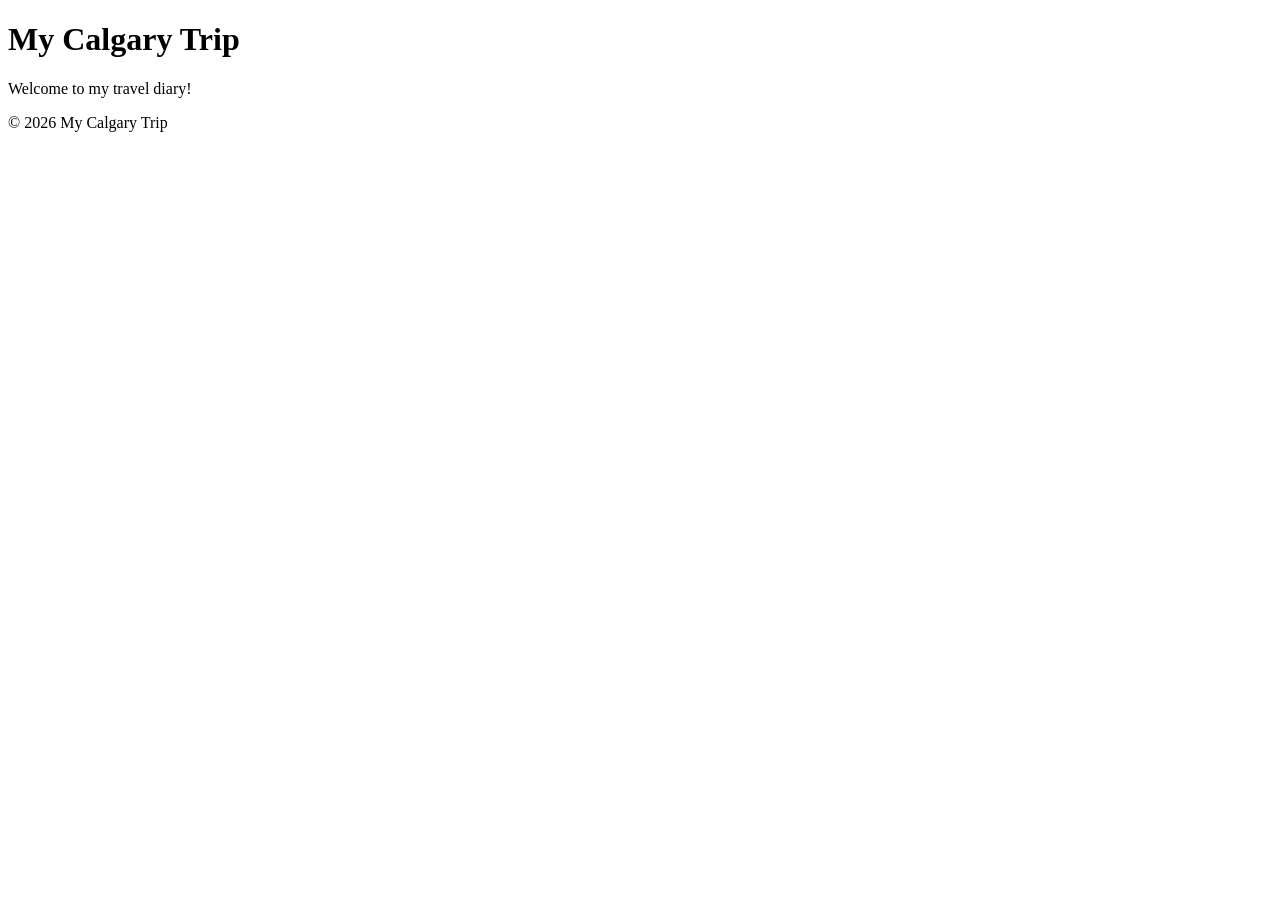
==== index.html @ 6ea3ba85 "Set up homepage structure" ====
<!DOCTYPE html>
<html lang="en">
<head>
    <meta charset="UTF-8">
    <meta name="viewport" content="width=device-width, initial-scale=1.0">
    <title>My Calgary Trip | Home</title>
    <link rel="stylesheet" href="css/bootstrap.min.css">
    <link rel="stylesheet" href="css/style.css">
    <script type="module" src="js/bootstrap.bundle.min.js"></script>
</head>

<body>

    <main class="container mt-5">
        <h1>My Calgary Trip</h1>
        <p>Welcome to my travel diary!</p>
    </main>

    <footer class="container mt-5">
        <p>© 2026 My Calgary Trip</p>
    </footer>

</body>
</html>
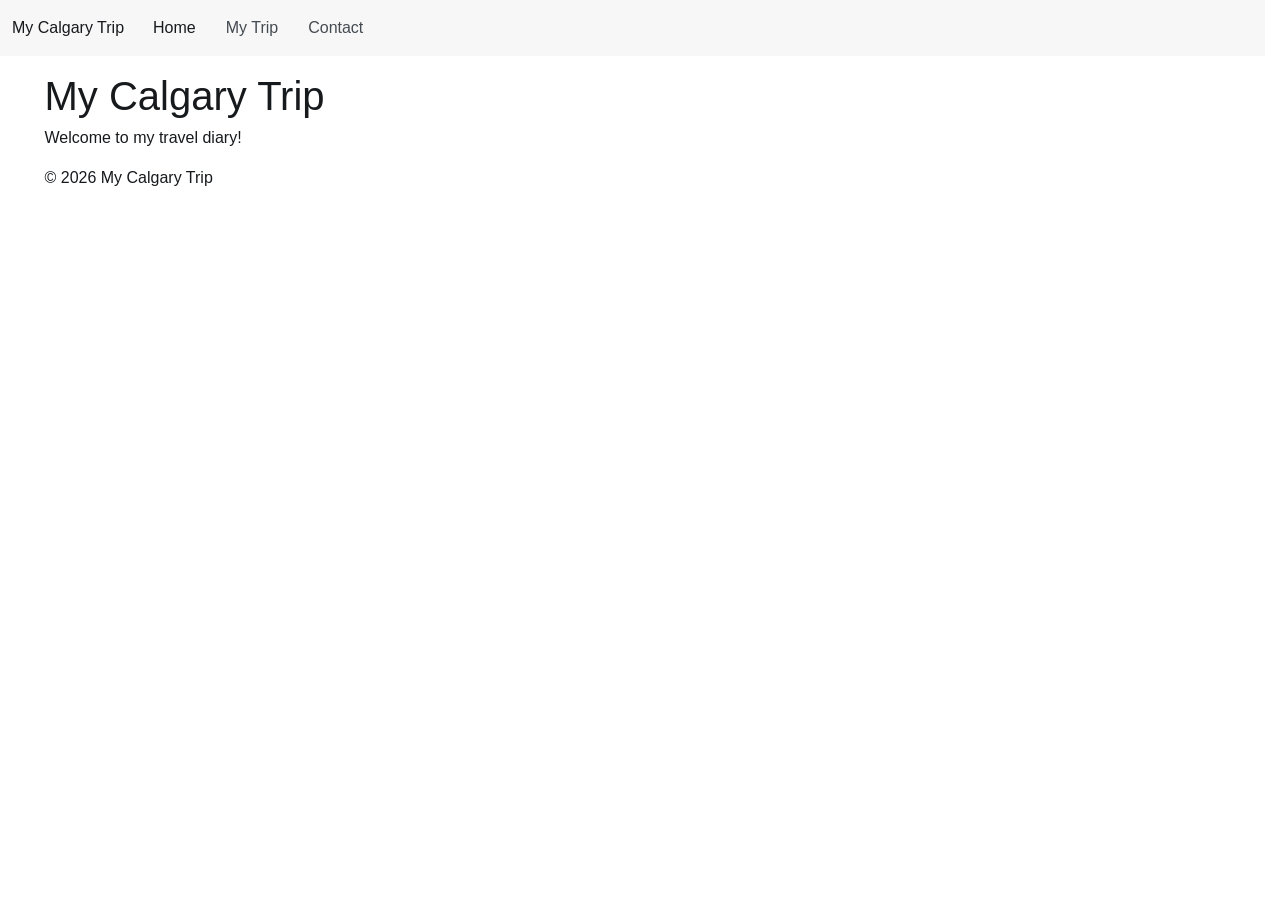
==== commit b0763c33: "Add responsive navbar and drawer" ====
--- a/index.html
+++ b/index.html
@@ -10,7 +10,53 @@
 </head>
 
 <body>
+    <nav class="navbar md:navbar-expand bg-1 fg-2">
+    <div class="container-fluid">
 
+        <a class="navbar-brand" href="index.html">My Calgary Trip</a>
+
+        <button class="btn-icon navbar-toggler" type="button"
+        data-bs-toggle="drawer"
+        data-bs-target="#navbarNav"
+        aria-controls="navbarNav"
+        aria-expanded="false"
+        aria-label="Toggle navigation">
+        <span class="navbar-toggler-icon" aria-hidden="true"></span>
+        </button>
+
+        <dialog class="drawer drawer-end" tabindex="-1"
+        id="navbarNav" aria-labelledby="navbarNavLabel">
+
+        <div class="drawer-header">
+            <h5 class="drawer-title" id="navbarNavLabel">Menu</h5>
+            <button type="button" class="btn-close"
+            data-bs-dismiss="drawer" aria-label="Close"></button>
+        </div>
+
+        <div class="drawer-body">
+            <ul class="navbar-nav">
+
+            <li class="nav-item">
+                <a class="nav-link active" aria-current="page"
+                href="index.html">Home</a>
+            </li>
+
+            <li class="nav-item">
+                <a class="nav-link" href="#">My Trip</a>
+            </li>
+
+            <li class="nav-item">
+                <a class="nav-link"
+                href="contact.html">Contact</a>
+            </li>
+
+            </ul>
+        </div>
+        </dialog>
+
+    </div>
+    </nav>
+    
     <main class="container mt-5">
         <h1>My Calgary Trip</h1>
         <p>Welcome to my travel diary!</p>
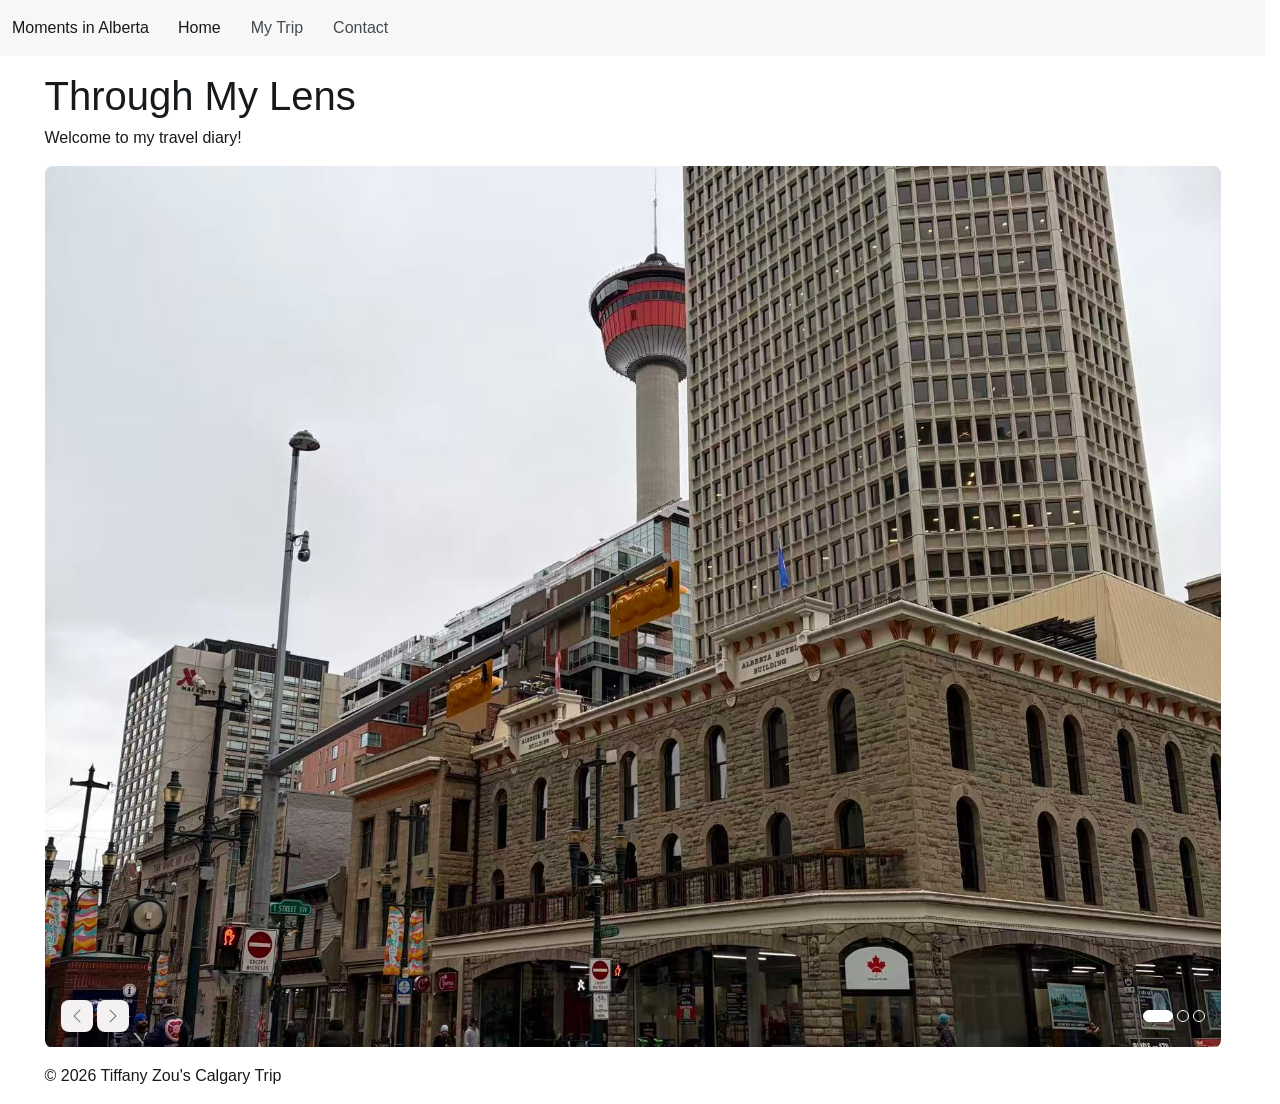
==== commit 899a894e: "Add photo carousel" ====
--- a/index.html
+++ b/index.html
@@ -3,7 +3,7 @@
 <head>
     <meta charset="UTF-8">
     <meta name="viewport" content="width=device-width, initial-scale=1.0">
-    <title>My Calgary Trip | Home</title>
+    <title>Tiffany Zou's Calgary Trip | Home</title>
     <link rel="stylesheet" href="css/bootstrap.min.css">
     <link rel="stylesheet" href="css/style.css">
     <script type="module" src="js/bootstrap.bundle.min.js"></script>
@@ -13,8 +13,8 @@
     <nav class="navbar md:navbar-expand bg-1 fg-2">
     <div class="container-fluid">
 
-        <a class="navbar-brand" href="index.html">My Calgary Trip</a>
-
+        <a class="navbar-brand" href="index.html">Moments in Alberta</a>
+        
         <button class="btn-icon navbar-toggler" type="button"
         data-bs-toggle="drawer"
         data-bs-target="#navbarNav"
@@ -58,12 +58,72 @@
     </nav>
     
     <main class="container mt-5">
-        <h1>My Calgary Trip</h1>
+
+        <h1>Through My Lens</h1>
         <p>Welcome to my travel diary!</p>
+
+        <div id="calgaryCarousel" class="carousel carousel-overlay slide mt-4">
+
+            <div class="carousel-inner rounded-5">
+
+                <div class="carousel-item active">
+                    <img src="images/calgary1.jpg"
+                        class="d-block w-100"
+                        alt="Calgary Tower">
+                </div>
+
+                <div class="carousel-item">
+                    <img src="images/calgary2.jpg"
+                        class="d-block w-100"
+                        alt="Special architecture">
+                </div>
+
+                <div class="carousel-item">
+                    <img src="images/calgary3.jpg"
+                        class="d-block w-100"
+                        style="object-fit: cover;"
+                        alt="Stephen Avenue Walk">
+                </div>
+
+            </div>
+
+            <div class="carousel-overlay-controls">
+
+                <div>
+                    <button class="btn-icon btn-sm btn-subtle theme-secondary"
+                            type="button"
+                            data-bs-target="#calgaryCarousel"
+                            data-bs-slide="prev">
+                        <span class="carousel-icon-prev" aria-hidden="true"></span>
+                        <span class="visually-hidden">Previous</span>
+                    </button>
+
+                    <button class="btn-icon btn-sm btn-subtle theme-secondary"
+                            type="button"
+                            data-bs-target="#calgaryCarousel"
+                            data-bs-slide="next">
+                        <span class="carousel-icon-next" aria-hidden="true"></span>
+                        <span class="visually-hidden">Next</span>
+                    </button>
+                </div>
+
+                <div class="carousel-indicators">
+                    <button type="button" data-bs-target="#calgaryCarousel"
+                            data-bs-slide-to="0" class="active"
+                            aria-current="true" aria-label="Slide 1"></button>
+                    <button type="button" data-bs-target="#calgaryCarousel"
+                            data-bs-slide-to="1" aria-label="Slide 2"></button>
+                    <button type="button" data-bs-target="#calgaryCarousel"
+                            data-bs-slide-to="2" aria-label="Slide 3"></button>
+                </div>
+
+            </div>
+        </div>
+
     </main>
 
     <footer class="container mt-5">
-        <p>© 2026 My Calgary Trip</p>
+        <p>© 2026 Tiffany Zou's Calgary Trip</p>
     </footer>
 
 </body>
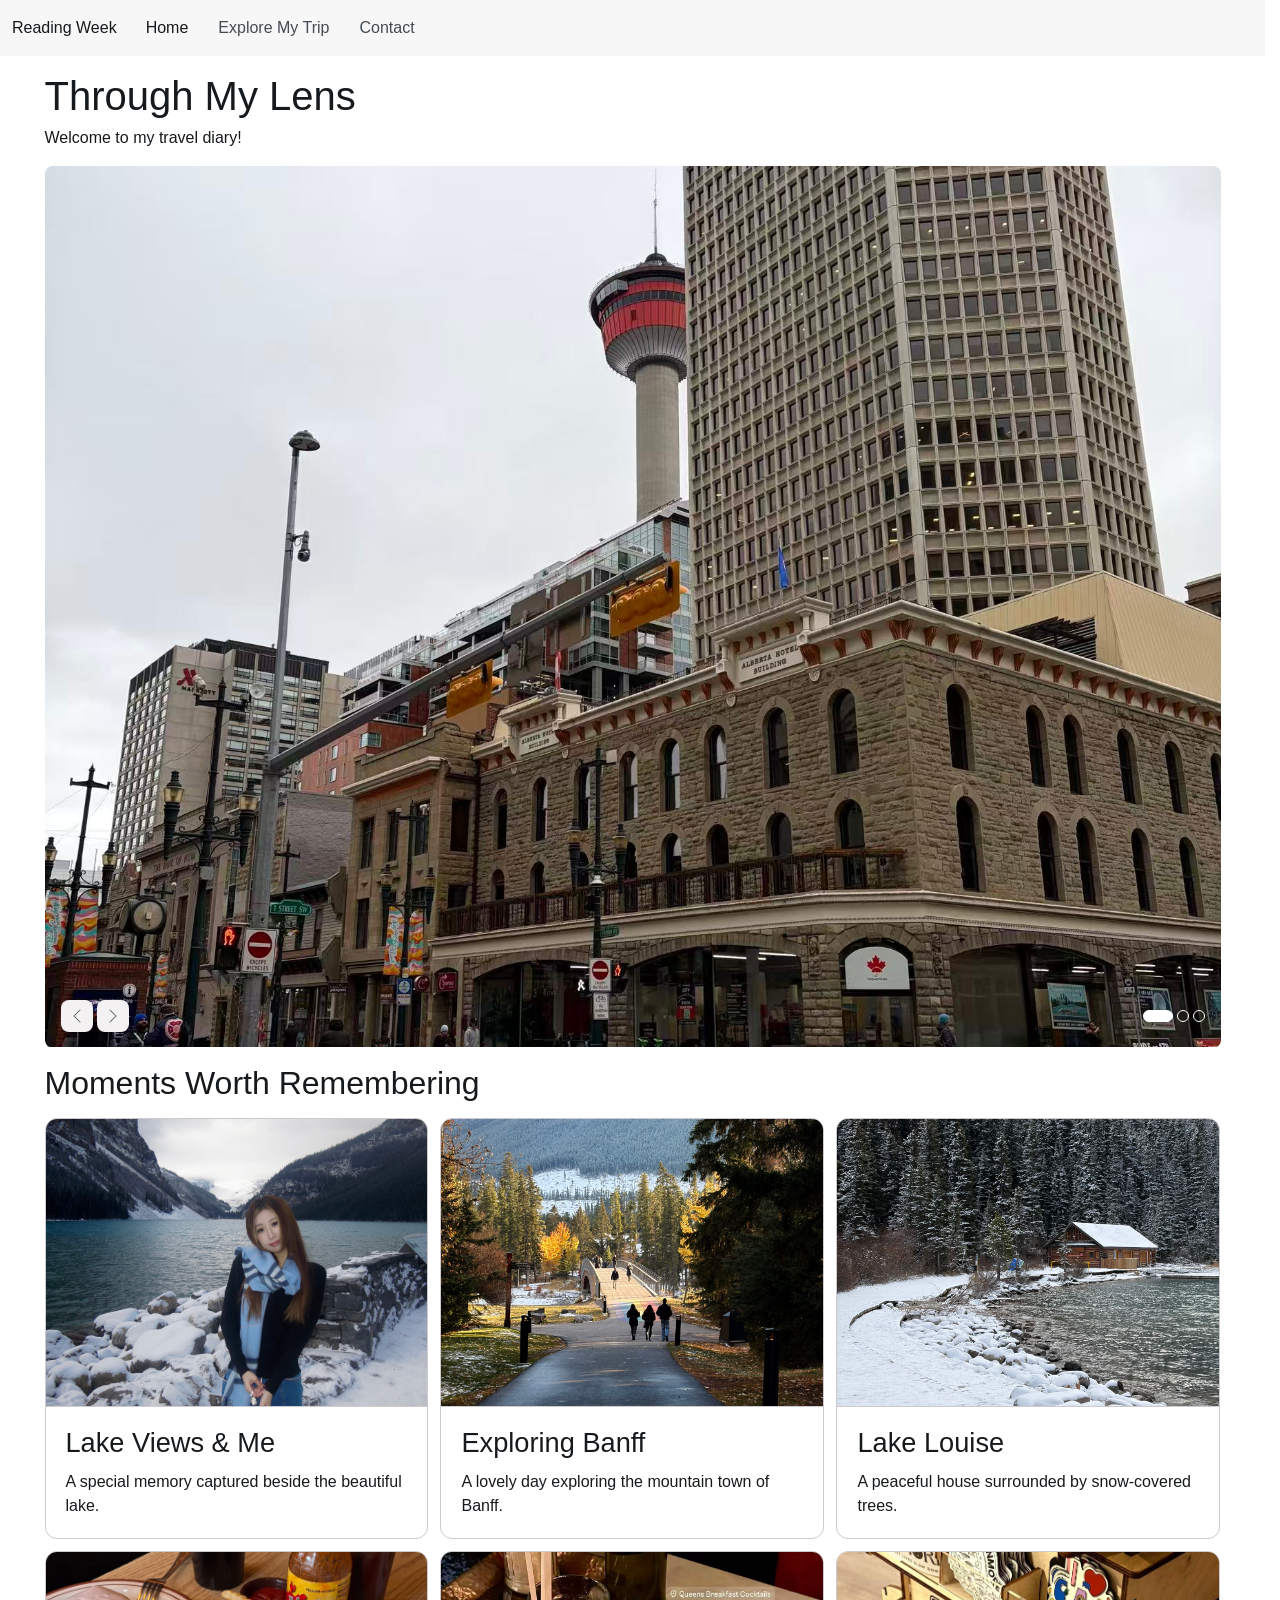
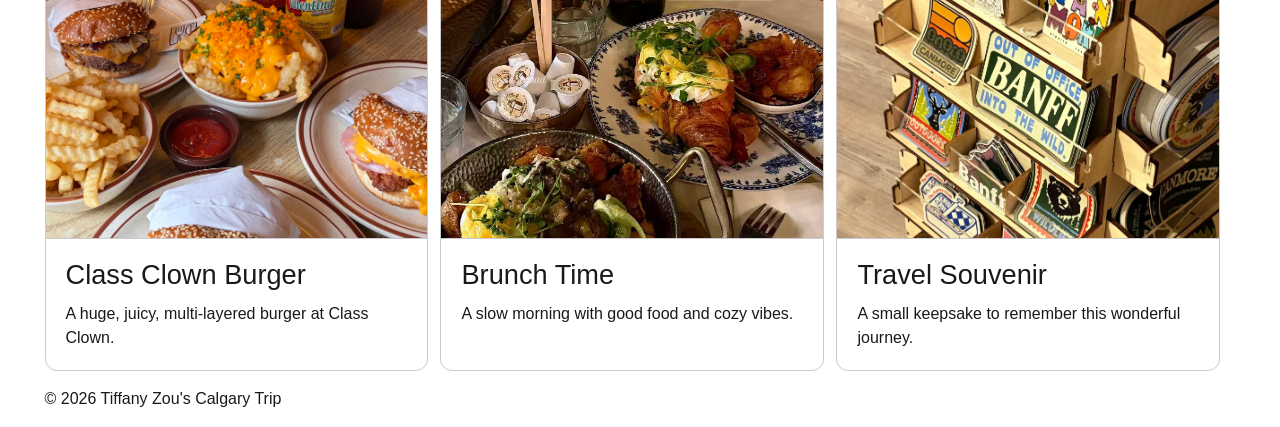
==== commit 3eb2e2e1: "Add six photo cards" ====
--- a/index.html
+++ b/index.html
@@ -13,8 +13,8 @@
     <nav class="navbar md:navbar-expand bg-1 fg-2">
     <div class="container-fluid">
 
-        <a class="navbar-brand" href="index.html">Moments in Alberta</a>
-        
+        <a class="navbar-brand" href="index.html">Reading Week</a>
+
         <button class="btn-icon navbar-toggler" type="button"
         data-bs-toggle="drawer"
         data-bs-target="#navbarNav"
@@ -42,7 +42,7 @@
             </li>
 
             <li class="nav-item">
-                <a class="nav-link" href="#">My Trip</a>
+                <a class="nav-link" href="#mytrip">Explore My Trip</a>
             </li>
 
             <li class="nav-item">
@@ -121,6 +121,116 @@
         </div>
 
     </main>
+   
+        <div class="container mt-5" id="mytrip">
+            <h2 class="my-5">Moments Worth Remembering</h2>
+
+        <div class="row g-4">
+
+            <div class="col-12 md:col-6 lg:col-4">
+                <div class="card h-100">
+
+                    <img src="images/lake-portrait.jpg"
+                        class="card-img-top w-100 ratio-4x3 object-fit-contain bg-1"
+                        alt="A personal photo taken at Lake Louise">
+
+                    <div class="card-body">
+                        <h3 class="card-title">Lake Views & Me</h3>
+                        <p class="card-text">
+                            A special memory captured beside the beautiful lake.
+                        </p>
+                    </div>
+
+                </div>
+            </div>
+
+            <div class="col-12 md:col-6 lg:col-4">
+                <div class="card h-100">
+
+                    <img src="images/banff.jpg"
+                        class="card-img-top w-100 ratio-4x3 object-fit-cover"
+                        alt="A view of Banff in Alberta">
+
+                    <div class="card-body">
+                        <h3 class="card-title">Exploring Banff</h3>
+                        <p class="card-text">
+                            A lovely day exploring the mountain town of Banff.
+                        </p>
+                    </div>
+
+                </div>
+            </div>
+
+            <div class="col-12 md:col-6 lg:col-4">
+                <div class="card h-100">
+
+                    <img src="images/lake-view.jpg"
+                        class="card-img-top w-100 ratio-4x3 object-fit-cover"
+                        alt="Mountain scenery at Lake Louise">
+
+                    <div class="card-body">
+                        <h3 class="card-title">Lake Louise</h3>
+                        <p class="card-text">
+                            A peaceful house surrounded by snow-covered trees.
+                        </p>
+                    </div>
+
+                </div>
+            </div>
+
+            <div class="col-12 md:col-6 lg:col-4">
+                <div class="card h-100">
+
+                    <img src="images/burger.jpg"
+                        class="card-img-top w-100 ratio-4x3 object-fit-cover"
+                        alt="A burger enjoyed during my trip">
+
+                    <div class="card-body">
+                        <h3 class="card-title">Class Clown Burger</h3>
+                        <p class="card-text">
+                            A huge, juicy, multi-layered burger at Class Clown.
+                        </p>
+                    </div>
+
+                </div>
+            </div>
+
+            <div class="col-12 md:col-6 lg:col-4">
+                <div class="card h-100">
+
+                    <img src="images/brunch.jpg"
+                        class="card-img-top w-100 ratio-4x3 object-fit-cover"
+                        alt="Brunch served at a restaurant">
+
+                    <div class="card-body">
+                        <h3 class="card-title">Brunch Time</h3>
+                        <p class="card-text">
+                           A slow morning with good food and cozy vibes.
+                        </p>
+                    </div>
+
+                </div>
+            </div>
+
+            <div class="col-12 md:col-6 lg:col-4">
+                <div class="card h-100">
+
+                    <img src="images/magnet.jpg"
+                        class="card-img-top w-100 ratio-4x3 object-fit-cover"
+                        alt="A souvenir fridge magnet from Alberta">
+
+                    <div class="card-body">
+                        <h3 class="card-title">Travel Souvenir</h3>
+                        <p class="card-text">
+                            A small keepsake to remember this wonderful journey.
+                        </p>
+                    </div>
+
+                </div>
+            </div>
+
+        </div>
+    </div>
 
     <footer class="container mt-5">
         <p>© 2026 Tiffany Zou's Calgary Trip</p>
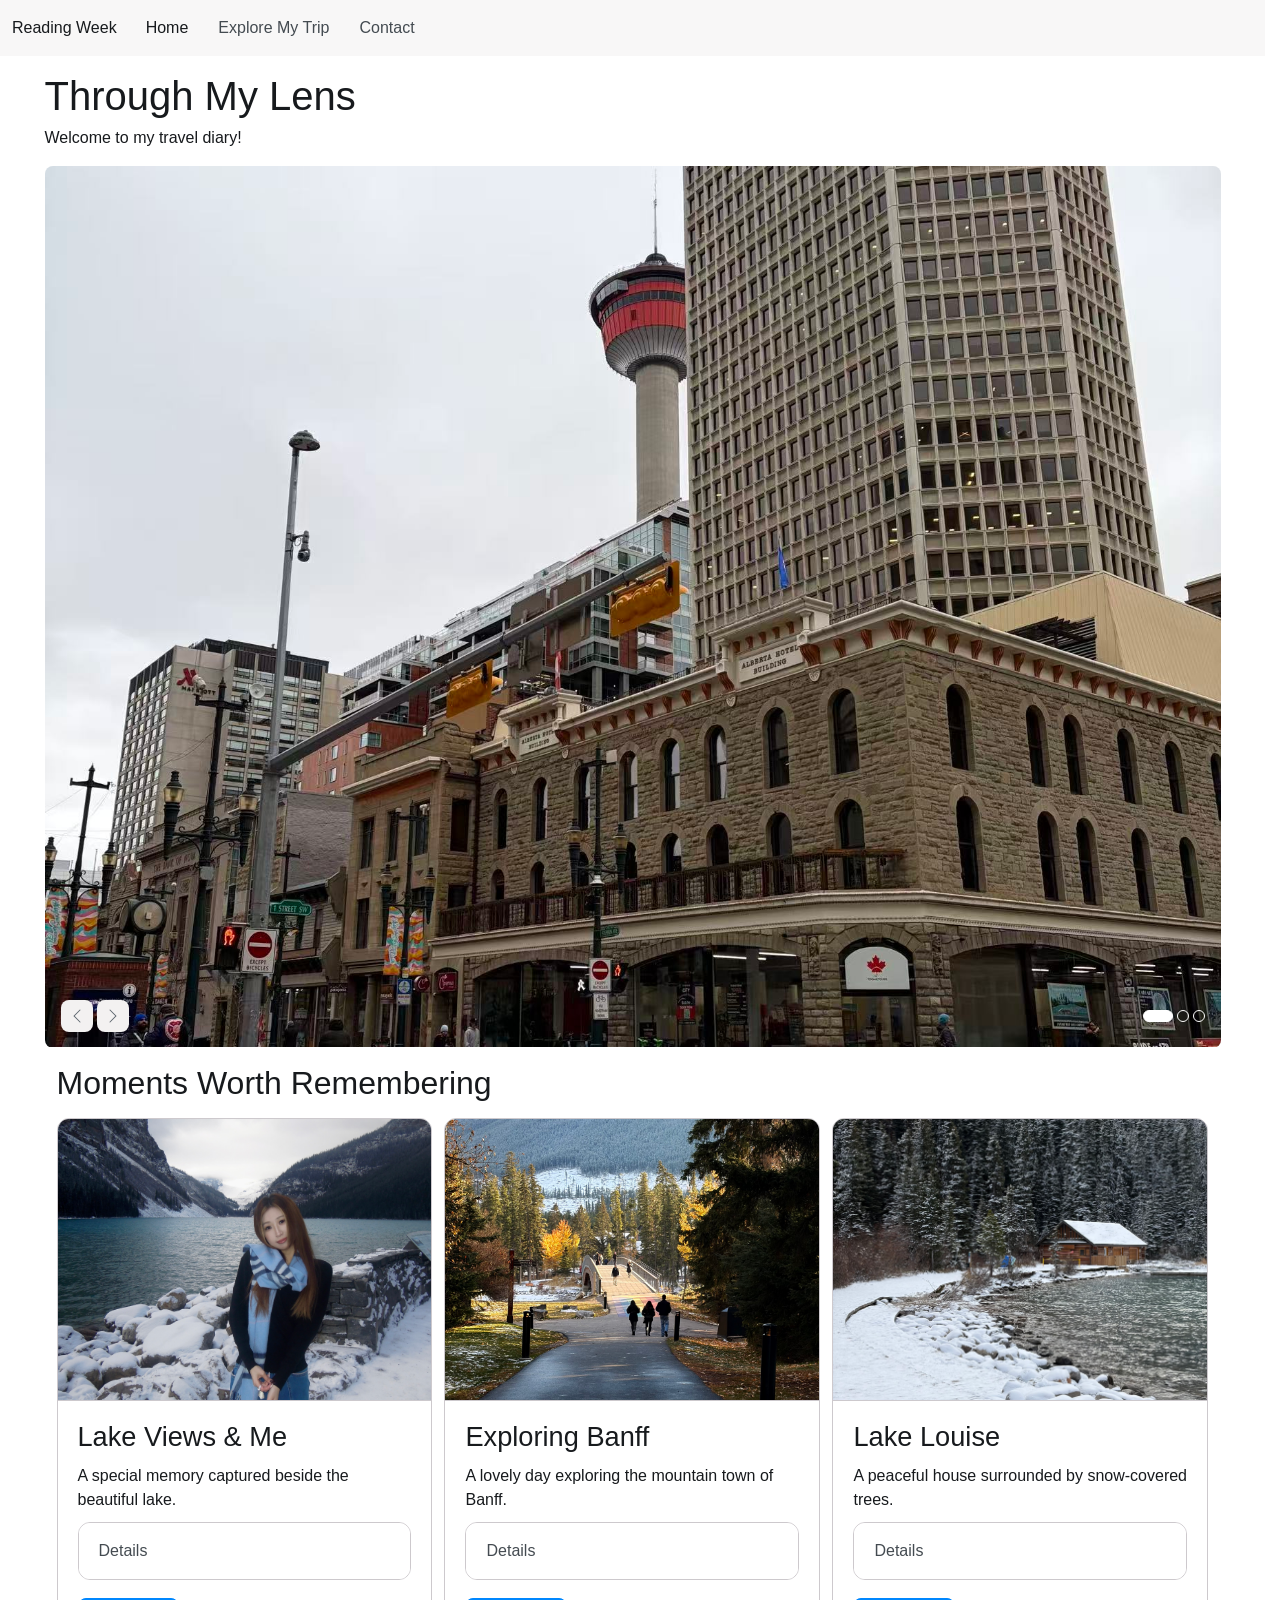
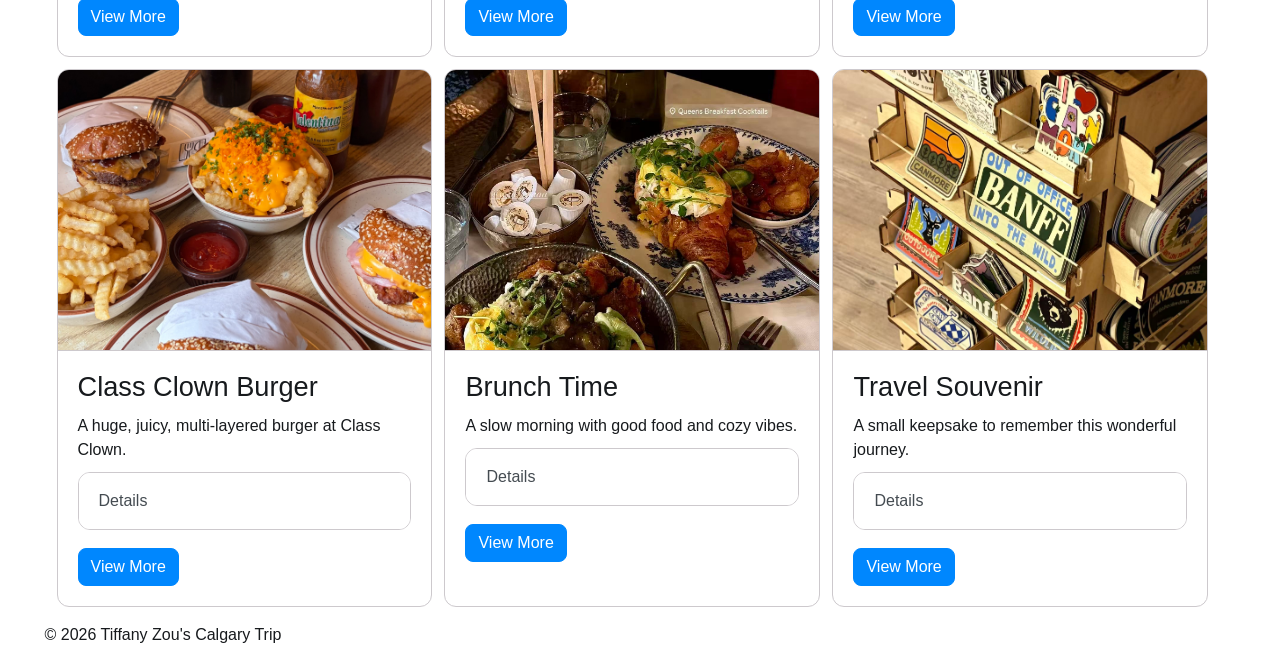
==== commit 805fa2e5: "Add accordions and dialogs to photo cards" ====
--- a/index.html
+++ b/index.html
@@ -81,7 +81,6 @@
                 <div class="carousel-item">
                     <img src="images/calgary3.jpg"
                         class="d-block w-100"
-                        style="object-fit: cover;"
                         alt="Stephen Avenue Walk">
                 </div>
 
@@ -119,122 +118,423 @@
 
             </div>
         </div>
-
-    </main>
    
         <div class="container mt-5" id="mytrip">
             <h2 class="my-5">Moments Worth Remembering</h2>
 
-        <div class="row g-4">
-
-            <div class="col-12 md:col-6 lg:col-4">
-                <div class="card h-100">
-
-                    <img src="images/lake-portrait.jpg"
-                        class="card-img-top w-100 ratio-4x3 object-fit-contain bg-1"
-                        alt="A personal photo taken at Lake Louise">
-
-                    <div class="card-body">
-                        <h3 class="card-title">Lake Views & Me</h3>
-                        <p class="card-text">
-                            A special memory captured beside the beautiful lake.
-                        </p>
+            <div class="row g-4">
+
+                <div class="col-12 md:col-6 lg:col-4">
+                    <div class="card h-100">
+
+                        <img src="images/lake-portrait.jpg"
+                            class="card-img-top w-100 ratio-4x3 object-fit-contain bg-1"
+                            alt="A personal photo taken at Lake Louise">
+
+                        <div class="card-body">
+                            <h3 class="card-title">Lake Views &amp; Me</h3>
+                            <p class="card-text">
+                                A special memory captured beside the beautiful lake.
+                            </p>
+
+                            <div class="accordion mb-3">
+                                <details class="accordion-item">
+                                    <summary class="accordion-header">
+                                        Details
+                                    </summary>
+                                    <div class="accordion-body">
+                                        A personal photograph taken beside Lake Louise,
+                                        with the beautiful natural scenery in the background.
+                                    </div>
+                                </details>
+                            </div>
+
+                            <button type="button"
+                                    class="btn-solid theme-primary"
+                                    data-bs-toggle="dialog"
+                                    data-bs-target="#portraitDialog">
+                                View More
+                            </button>
+
+                            <dialog class="dialog"
+                                    id="portraitDialog"
+                                    aria-labelledby="portraitDialogTitle">
+
+                                <div class="dialog-header">
+                                    <h4 class="dialog-title" id="portraitDialogTitle">
+                                        Lake Views &amp; Me
+                                    </h4>
+                                    <button type="button"
+                                            class="btn-close"
+                                            data-bs-dismiss="dialog"
+                                            aria-label="Close"></button>
+                                </div>
+
+                                <div class="dialog-body">
+                                    <p>
+                                        This photograph captures a personal moment
+                                        during my visit to Lake Louise. It is one of
+                                        the memories I wanted to keep from this journey.
+                                    </p>
+                                </div>
+
+                                <div class="dialog-footer">
+                                    <button type="button"
+                                            class="btn-solid theme-secondary"
+                                            data-bs-dismiss="dialog">
+                                        Close
+                                    </button>
+                                </div>
+
+                            </dialog>
+                        </div>
                     </div>
-
-                </div>
+                </div>
+
+                <div class="col-12 md:col-6 lg:col-4">
+                    <div class="card h-100">
+
+                        <img src="images/banff.jpg"
+                            class="card-img-top w-100 ratio-4x3 object-fit-cover"
+                            alt="A view of Banff in Alberta">
+
+                        <div class="card-body">
+                            <h3 class="card-title">Exploring Banff</h3>
+                            <p class="card-text">
+                                A lovely day exploring the mountain town of Banff.
+                            </p>
+
+                            <div class="accordion mb-3">
+                                <details class="accordion-item">
+                                    <summary class="accordion-header">
+                                        Details
+                                    </summary>
+                                    <div class="accordion-body">
+                                        Banff is a mountain town surrounded by
+                                        the Canadian Rockies, with beautiful scenery
+                                        around its streets.
+                                    </div>
+                                </details>
+                            </div>
+
+                            <button type="button"
+                                    class="btn-solid theme-primary"
+                                    data-bs-toggle="dialog"
+                                    data-bs-target="#banffDialog">
+                                View More
+                            </button>
+
+                            <dialog class="dialog"
+                                    id="banffDialog"
+                                    aria-labelledby="banffDialogTitle">
+
+                                <div class="dialog-header">
+                                    <h4 class="dialog-title" id="banffDialogTitle">
+                                        Exploring Banff
+                                    </h4>
+                                    <button type="button"
+                                            class="btn-close"
+                                            data-bs-dismiss="dialog"
+                                            aria-label="Close"></button>
+                                </div>
+
+                                <div class="dialog-body">
+                                    <p>
+                                        Exploring Banff was an enjoyable part of
+                                        my trip. I loved seeing the mountain scenery
+                                        surrounding this small town.
+                                    </p>
+                                </div>
+
+                                <div class="dialog-footer">
+                                    <button type="button"
+                                            class="btn-solid theme-secondary"
+                                            data-bs-dismiss="dialog">
+                                        Close
+                                    </button>
+                                </div>
+
+                            </dialog>
+                        </div>
+                    </div>
+                </div>
+
+                <div class="col-12 md:col-6 lg:col-4">
+                    <div class="card h-100">
+
+                        <img src="images/lake-view.jpg"
+                            class="card-img-top w-100 ratio-4x3 object-fit-cover"
+                            alt="A house surrounded by snow-covered trees">
+
+                        <div class="card-body">
+                            <h3 class="card-title">Lake Louise</h3>
+                            <p class="card-text">
+                                A peaceful house surrounded by snow-covered trees.
+                            </p>
+
+                            <div class="accordion mb-3">
+                                <details class="accordion-item">
+                                    <summary class="accordion-header">
+                                        Details
+                                    </summary>
+                                    <div class="accordion-body">
+                                        The snowy trees and quiet surroundings
+                                        made this scene feel especially peaceful.
+                                    </div>
+                                </details>
+                            </div>
+
+                            <button type="button"
+                                    class="btn-solid theme-primary"
+                                    data-bs-toggle="dialog"
+                                    data-bs-target="#lakeViewDialog">
+                                View More
+                            </button>
+
+                            <dialog class="dialog"
+                                    id="lakeViewDialog"
+                                    aria-labelledby="lakeViewDialogTitle">
+
+                                <div class="dialog-header">
+                                    <h4 class="dialog-title" id="lakeViewDialogTitle">
+                                        Lake Louise
+                                    </h4>
+                                    <button type="button"
+                                            class="btn-close"
+                                            data-bs-dismiss="dialog"
+                                            aria-label="Close"></button>
+                                </div>
+
+                                <div class="dialog-body">
+                                    <p>
+                                        This photograph shows a quiet winter scene
+                                        near Lake Louise. I wanted to capture the
+                                        peaceful atmosphere of the snowy landscape.
+                                    </p>
+                                </div>
+
+                                <div class="dialog-footer">
+                                    <button type="button"
+                                            class="btn-solid theme-secondary"
+                                            data-bs-dismiss="dialog">
+                                        Close
+                                    </button>
+                                </div>
+
+                            </dialog>
+                        </div>
+                    </div>
+                </div>
+
+                <div class="col-12 md:col-6 lg:col-4">
+                    <div class="card h-100">
+
+                        <img src="images/burger.jpg"
+                            class="card-img-top w-100 ratio-4x3 object-fit-cover"
+                            alt="A large multi-layered burger at Class Clown">
+
+                        <div class="card-body">
+                            <h3 class="card-title">Class Clown Burger</h3>
+                            <p class="card-text">
+                                A huge, juicy, multi-layered burger at Class Clown.
+                            </p>
+
+                            <div class="accordion mb-3">
+                                <details class="accordion-item">
+                                    <summary class="accordion-header">
+                                        Details
+                                    </summary>
+                                    <div class="accordion-body">
+                                        This burger stood out for its generous
+                                        layers and impressive size.
+                                    </div>
+                                </details>
+                            </div>
+
+                            <button type="button"
+                                    class="btn-solid theme-primary"
+                                    data-bs-toggle="dialog"
+                                    data-bs-target="#burgerDialog">
+                                View More
+                            </button>
+
+                            <dialog class="dialog"
+                                    id="burgerDialog"
+                                    aria-labelledby="burgerDialogTitle">
+
+                                <div class="dialog-header">
+                                    <h4 class="dialog-title" id="burgerDialogTitle">
+                                        Class Clown Burger
+                                    </h4>
+                                    <button type="button"
+                                            class="btn-close"
+                                            data-bs-dismiss="dialog"
+                                            aria-label="Close"></button>
+                                </div>
+
+                                <div class="dialog-body">
+                                    <p>
+                                        Food was also part of my travel experience.
+                                        This large, multi-layered burger from
+                                        Class Clown was one of my memorable meals.
+                                    </p>
+                                </div>
+
+                                <div class="dialog-footer">
+                                    <button type="button"
+                                            class="btn-solid theme-secondary"
+                                            data-bs-dismiss="dialog">
+                                        Close
+                                    </button>
+                                </div>
+
+                            </dialog>
+                        </div>
+                    </div>
+                </div>
+
+                <div class="col-12 md:col-6 lg:col-4">
+                    <div class="card h-100">
+
+                        <img src="images/brunch.jpg"
+                            class="card-img-top w-100 ratio-4x3 object-fit-cover"
+                            alt="Brunch served at a restaurant">
+
+                        <div class="card-body">
+                            <h3 class="card-title">Brunch Time</h3>
+                            <p class="card-text">
+                                A slow morning with good food and cozy vibes.
+                            </p>
+
+                            <div class="accordion mb-3">
+                                <details class="accordion-item">
+                                    <summary class="accordion-header">
+                                        Details
+                                    </summary>
+                                    <div class="accordion-body">
+                                        A relaxing brunch was a nice way
+                                        to start the day before exploring more places.
+                                    </div>
+                                </details>
+                            </div>
+
+                            <button type="button"
+                                    class="btn-solid theme-primary"
+                                    data-bs-toggle="dialog"
+                                    data-bs-target="#brunchDialog">
+                                View More
+                            </button>
+
+                            <dialog class="dialog"
+                                    id="brunchDialog"
+                                    aria-labelledby="brunchDialogTitle">
+
+                                <div class="dialog-header">
+                                    <h4 class="dialog-title" id="brunchDialogTitle">
+                                        Brunch Time
+                                    </h4>
+                                    <button type="button"
+                                            class="btn-close"
+                                            data-bs-dismiss="dialog"
+                                            aria-label="Close"></button>
+                                </div>
+
+                                <div class="dialog-body">
+                                    <p>
+                                        This brunch was a lovely part of my journey.
+                                        Good food and a cozy atmosphere made the
+                                        morning feel relaxed and enjoyable.
+                                    </p>
+                                </div>
+
+                                <div class="dialog-footer">
+                                    <button type="button"
+                                            class="btn-solid theme-secondary"
+                                            data-bs-dismiss="dialog">
+                                        Close
+                                    </button>
+                                </div>
+
+                            </dialog>
+                        </div>
+                    </div>
+                </div>
+
+                <div class="col-12 md:col-6 lg:col-4">
+                    <div class="card h-100">
+
+                        <img src="images/magnet.jpg"
+                            class="card-img-top w-100 ratio-4x3 object-fit-cover"
+                            alt="A souvenir fridge magnet from Alberta">
+
+                        <div class="card-body">
+                            <h3 class="card-title">Travel Souvenir</h3>
+                            <p class="card-text">
+                                A small keepsake to remember this wonderful journey.
+                            </p>
+
+                            <div class="accordion mb-3">
+                                <details class="accordion-item">
+                                    <summary class="accordion-header">
+                                        Details
+                                    </summary>
+                                    <div class="accordion-body">
+                                        I like collecting small souvenirs
+                                        that remind me of the places I have visited.
+                                    </div>
+                                </details>
+                            </div>
+
+                            <button type="button"
+                                    class="btn-solid theme-primary"
+                                    data-bs-toggle="dialog"
+                                    data-bs-target="#magnetDialog">
+                                View More
+                            </button>
+
+                            <dialog class="dialog"
+                                    id="magnetDialog"
+                                    aria-labelledby="magnetDialogTitle">
+
+                                <div class="dialog-header">
+                                    <h4 class="dialog-title" id="magnetDialogTitle">
+                                        Travel Souvenir
+                                    </h4>
+                                    <button type="button"
+                                            class="btn-close"
+                                            data-bs-dismiss="dialog"
+                                            aria-label="Close"></button>
+                                </div>
+
+                                <div class="dialog-body">
+                                    <p>
+                                        This fridge magnet is a small reminder
+                                        of my journey through Alberta and the
+                                        memories I made along the way.
+                                    </p>
+                                </div>
+
+                                <div class="dialog-footer">
+                                    <button type="button"
+                                            class="btn-solid theme-secondary"
+                                            data-bs-dismiss="dialog">
+                                        Close
+                                    </button>
+                                </div>
+
+                            </dialog>
+                        </div>
+                    </div>
+                </div>
+
             </div>
-
-            <div class="col-12 md:col-6 lg:col-4">
-                <div class="card h-100">
-
-                    <img src="images/banff.jpg"
-                        class="card-img-top w-100 ratio-4x3 object-fit-cover"
-                        alt="A view of Banff in Alberta">
-
-                    <div class="card-body">
-                        <h3 class="card-title">Exploring Banff</h3>
-                        <p class="card-text">
-                            A lovely day exploring the mountain town of Banff.
-                        </p>
-                    </div>
-
-                </div>
-            </div>
-
-            <div class="col-12 md:col-6 lg:col-4">
-                <div class="card h-100">
-
-                    <img src="images/lake-view.jpg"
-                        class="card-img-top w-100 ratio-4x3 object-fit-cover"
-                        alt="Mountain scenery at Lake Louise">
-
-                    <div class="card-body">
-                        <h3 class="card-title">Lake Louise</h3>
-                        <p class="card-text">
-                            A peaceful house surrounded by snow-covered trees.
-                        </p>
-                    </div>
-
-                </div>
-            </div>
-
-            <div class="col-12 md:col-6 lg:col-4">
-                <div class="card h-100">
-
-                    <img src="images/burger.jpg"
-                        class="card-img-top w-100 ratio-4x3 object-fit-cover"
-                        alt="A burger enjoyed during my trip">
-
-                    <div class="card-body">
-                        <h3 class="card-title">Class Clown Burger</h3>
-                        <p class="card-text">
-                            A huge, juicy, multi-layered burger at Class Clown.
-                        </p>
-                    </div>
-
-                </div>
-            </div>
-
-            <div class="col-12 md:col-6 lg:col-4">
-                <div class="card h-100">
-
-                    <img src="images/brunch.jpg"
-                        class="card-img-top w-100 ratio-4x3 object-fit-cover"
-                        alt="Brunch served at a restaurant">
-
-                    <div class="card-body">
-                        <h3 class="card-title">Brunch Time</h3>
-                        <p class="card-text">
-                           A slow morning with good food and cozy vibes.
-                        </p>
-                    </div>
-
-                </div>
-            </div>
-
-            <div class="col-12 md:col-6 lg:col-4">
-                <div class="card h-100">
-
-                    <img src="images/magnet.jpg"
-                        class="card-img-top w-100 ratio-4x3 object-fit-cover"
-                        alt="A souvenir fridge magnet from Alberta">
-
-                    <div class="card-body">
-                        <h3 class="card-title">Travel Souvenir</h3>
-                        <p class="card-text">
-                            A small keepsake to remember this wonderful journey.
-                        </p>
-                    </div>
-
-                </div>
-            </div>
-
         </div>
-    </div>
+
+    </main>
 
     <footer class="container mt-5">
         <p>© 2026 Tiffany Zou's Calgary Trip</p>
     </footer>
 
-</body>
+</body> 
 </html>
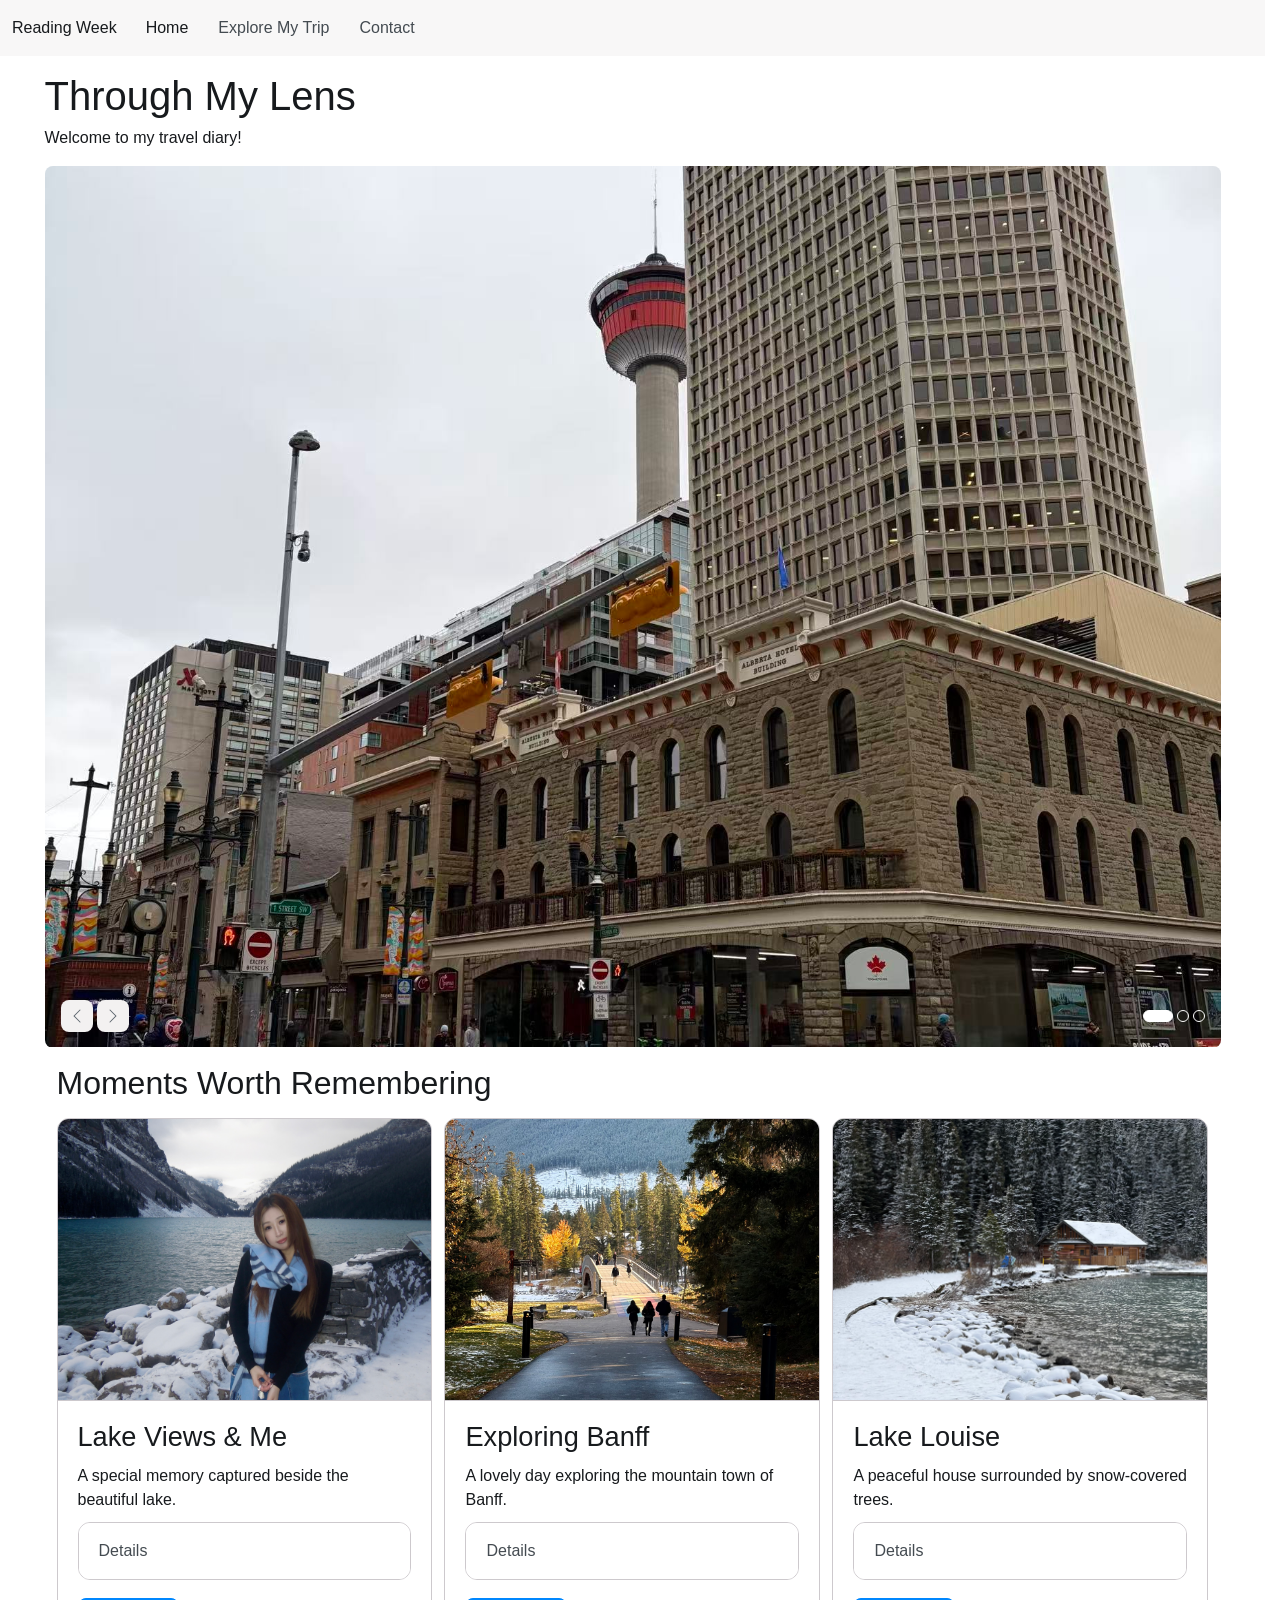
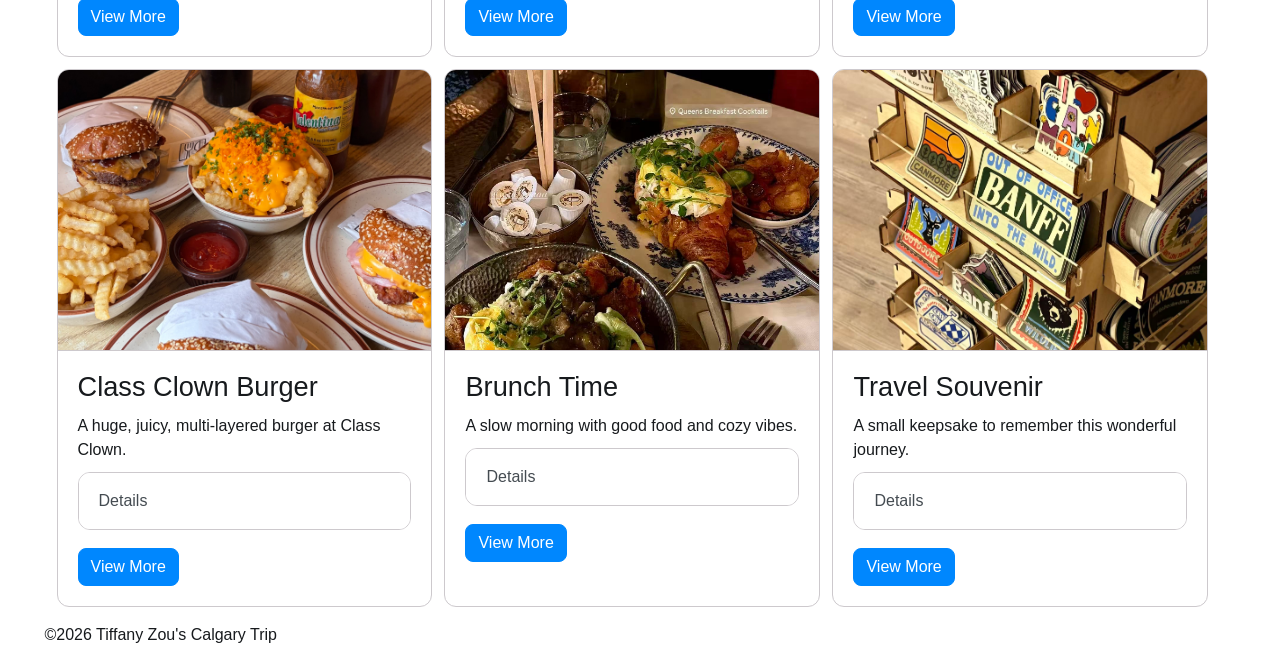
==== commit a628bc1b: "Add contact page" ====
--- a/index.html
+++ b/index.html
@@ -533,7 +533,7 @@
     </main>
 
     <footer class="container mt-5">
-        <p>© 2026 Tiffany Zou's Calgary Trip</p>
+        <p>&copy;2026 Tiffany Zou's Calgary Trip</p>
     </footer>
 
 </body> 
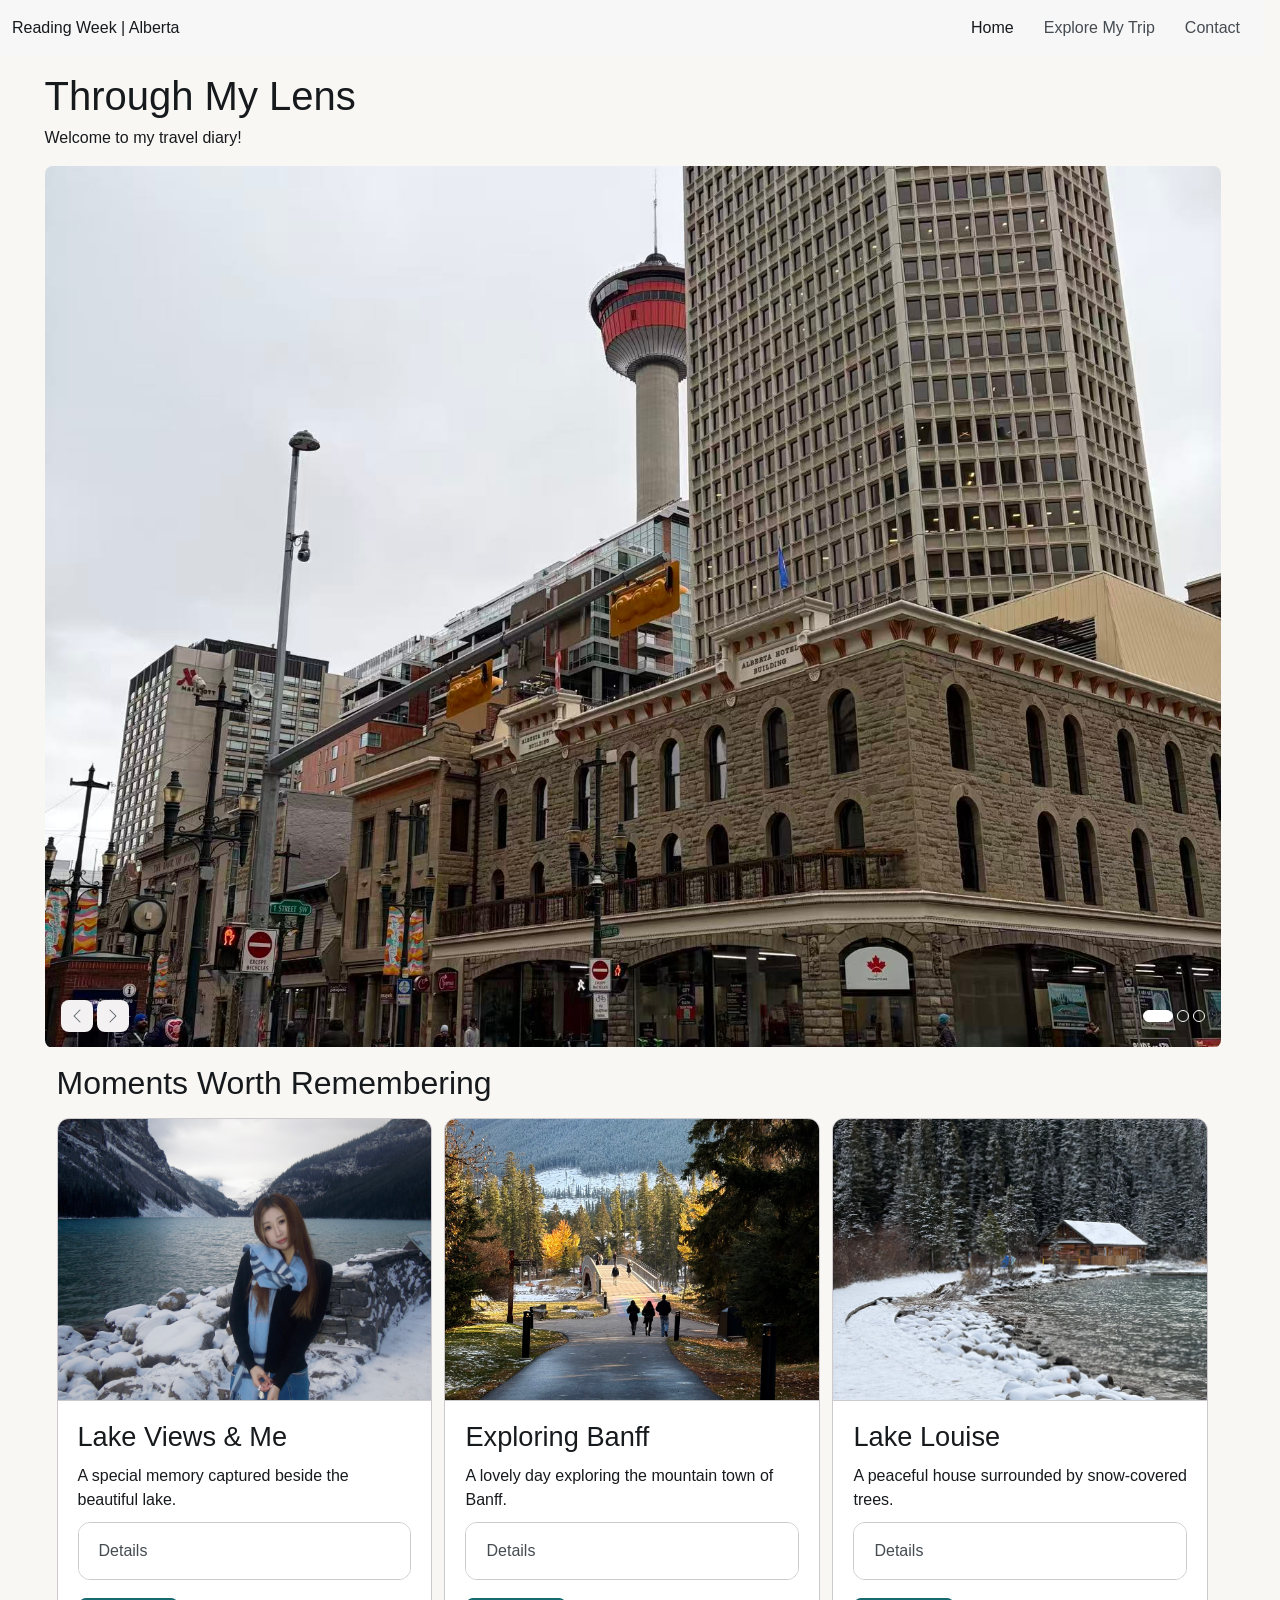
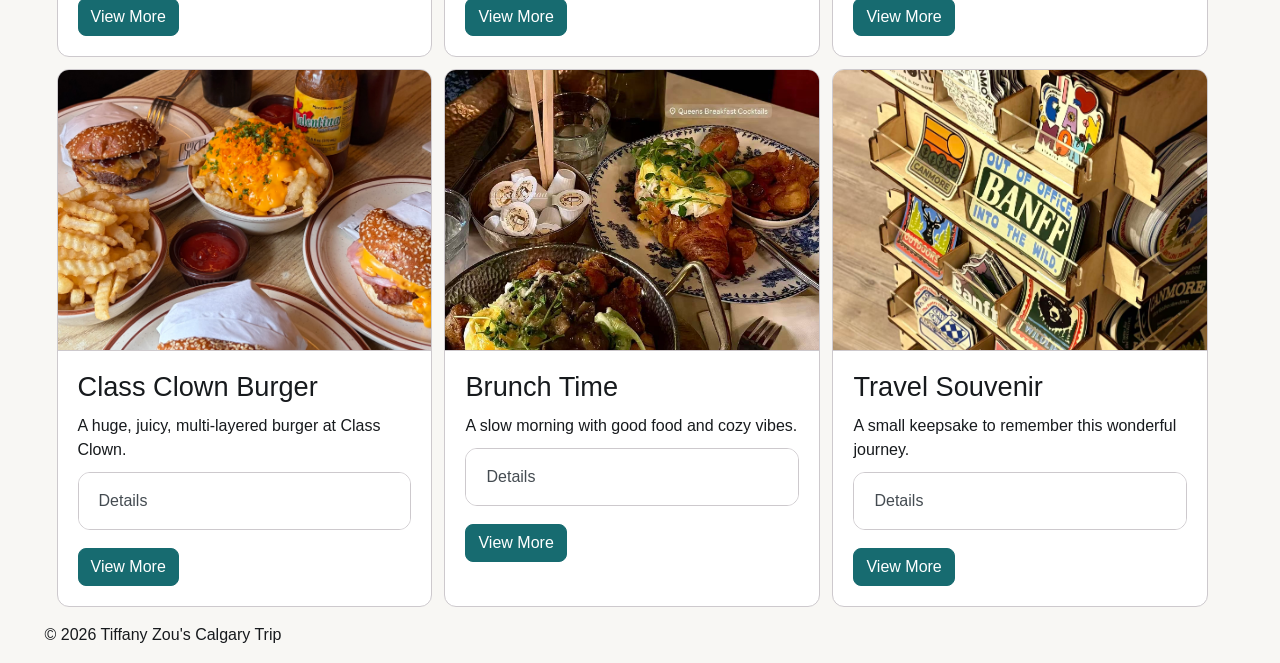
==== commit 30b4568e: "Try to right-align navbar and perform final html check" ====
--- a/index.html
+++ b/index.html
@@ -10,53 +10,67 @@
 </head>
 
 <body>
+
     <nav class="navbar md:navbar-expand bg-1 fg-2">
-    <div class="container-fluid">
-
-        <a class="navbar-brand" href="index.html">Reading Week</a>
-
-        <button class="btn-icon navbar-toggler" type="button"
-        data-bs-toggle="drawer"
-        data-bs-target="#navbarNav"
-        aria-controls="navbarNav"
-        aria-expanded="false"
-        aria-label="Toggle navigation">
-        <span class="navbar-toggler-icon" aria-hidden="true"></span>
-        </button>
-
-        <dialog class="drawer drawer-end" tabindex="-1"
-        id="navbarNav" aria-labelledby="navbarNavLabel">
-
-        <div class="drawer-header">
-            <h5 class="drawer-title" id="navbarNavLabel">Menu</h5>
-            <button type="button" class="btn-close"
-            data-bs-dismiss="drawer" aria-label="Close"></button>
+        <div class="container-fluid">
+
+            <a class="navbar-brand" href="index.html">
+                Reading Week | Alberta
+            </a>
+
+            <button class="btn-icon navbar-toggler"
+                    type="button"
+                    data-bs-toggle="drawer"
+                    data-bs-target="#navbarNav"
+                    aria-controls="navbarNav"
+                    aria-expanded="false"
+                    aria-label="Toggle navigation">
+                <span class="navbar-toggler-icon"
+                    aria-hidden="true"></span>
+            </button>
+
+            <dialog class="drawer drawer-end"
+                    tabindex="-1"
+                    id="navbarNav"
+                    aria-labelledby="navbarNavLabel">
+
+                <div class="drawer-header">
+                    <h5 class="drawer-title"
+                        id="navbarNavLabel">Menu</h5>
+
+                    <button type="button"
+                            class="btn-close"
+                            data-bs-dismiss="drawer"
+                            aria-label="Close"></button>
+                </div>
+
+                <div class="drawer-body">
+                    <ul class="navbar-nav ms-auto">
+
+                        <li class="nav-item">
+                            <a class="nav-link active"
+                            aria-current="page"
+                            href="index.html">Home</a>
+                        </li>
+
+                        <li class="nav-item">
+                            <a class="nav-link"
+                            href="#mytrip">
+                                Explore My Trip
+                            </a>
+                        </li>
+
+                        <li class="nav-item">
+                            <a class="nav-link"
+                            href="contact.html">Contact</a>
+                        </li>
+
+                    </ul>
+                </div>
+            </dialog>
         </div>
-
-        <div class="drawer-body">
-            <ul class="navbar-nav">
-
-            <li class="nav-item">
-                <a class="nav-link active" aria-current="page"
-                href="index.html">Home</a>
-            </li>
-
-            <li class="nav-item">
-                <a class="nav-link" href="#mytrip">Explore My Trip</a>
-            </li>
-
-            <li class="nav-item">
-                <a class="nav-link"
-                href="contact.html">Contact</a>
-            </li>
-
-            </ul>
-        </div>
-        </dialog>
-
-    </div>
     </nav>
-    
+        
     <main class="container mt-5">
 
         <h1>Through My Lens</h1>
@@ -533,7 +547,7 @@
     </main>
 
     <footer class="container mt-5">
-        <p>&copy;2026 Tiffany Zou's Calgary Trip</p>
+        <p>&copy; 2026 Tiffany Zou's Calgary Trip</p>
     </footer>
 
 </body> 
--- a/css/style.css
+++ b/css/style.css
@@ -0,0 +1,18 @@
+:root {
+    --bs-primary-bg: #176B70;
+    --bs-primary-fg: #176B70;
+    --bs-primary-fg-emphasis: #104E52;
+    --bs-primary-border: #176B70;
+    --bs-primary-focus-ring: #176B70;
+    --bs-primary-contrast: #ffffff;
+}
+
+.btn-solid.theme-primary {
+    --bs-theme-bg: #176B70;
+    --bs-theme-border: #176B70;
+    --bs-theme-contrast: #ffffff;
+}
+
+body {
+    background-color: #f8f7f4;
+}
